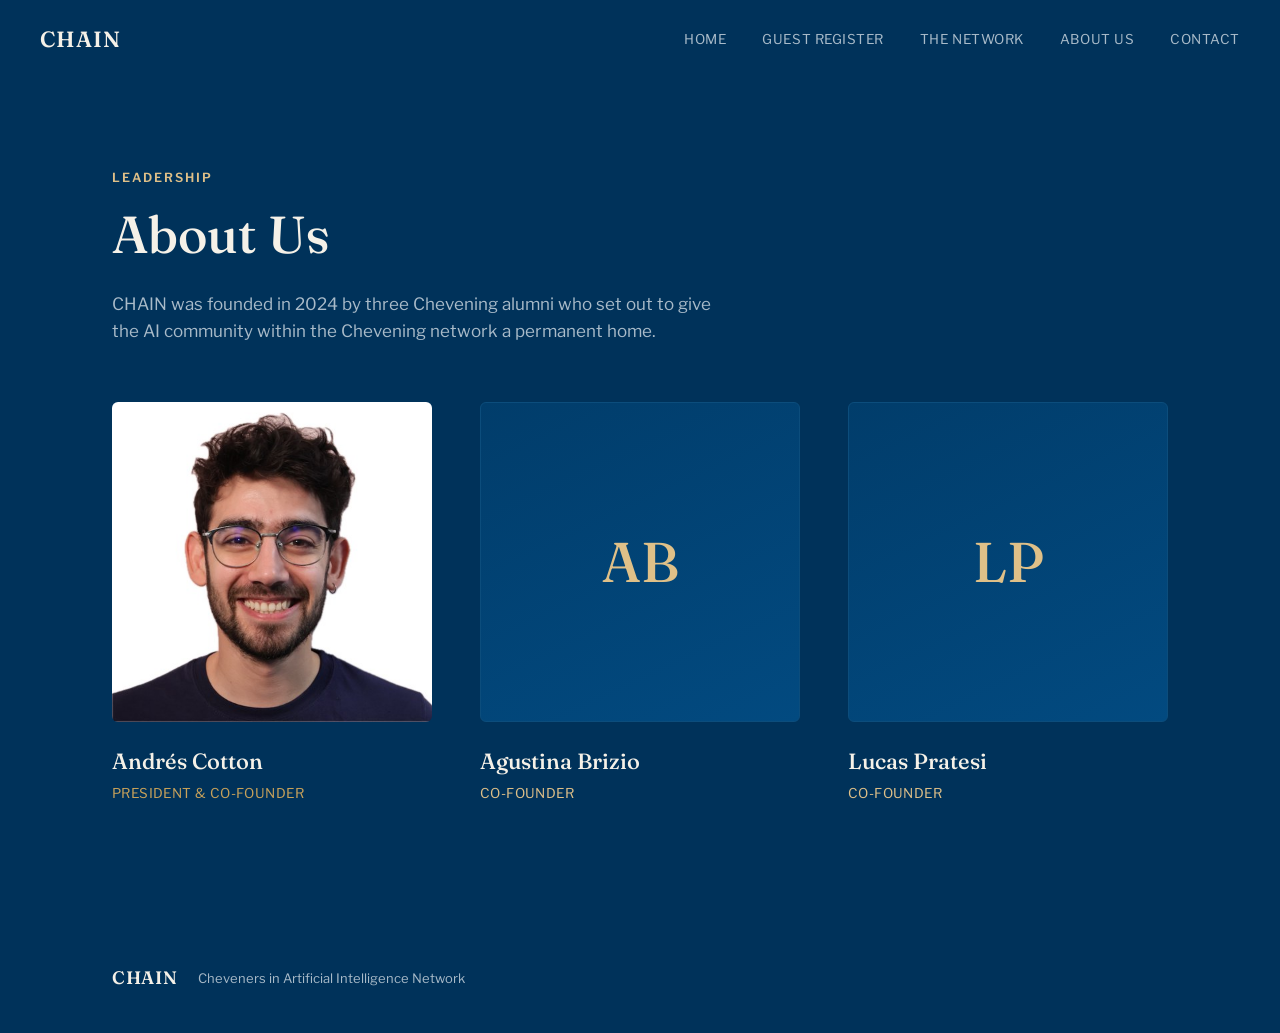
==== about.html @ e4344a41 "Initial CHAIN website Static site for the Cheveners in Artificial Intelligence Network: home, guest " ====
<!doctype html>
<html lang="en">
<head>
<meta charset="UTF-8">
<meta name="viewport" content="width=device-width, initial-scale=1.0">
<title>About Us -- CHAIN</title>
<meta name="description" content="CHAIN was founded in 2024 by three Chevening alumni: Andrés Cotton, Agustina Brizio and Lucas Pratesi.">
<link rel="preconnect" href="https://fonts.googleapis.com">
<link rel="preconnect" href="https://fonts.gstatic.com" crossorigin>
<link href="https://fonts.googleapis.com/css2?family=Fraunces:ital,opsz,wght@0,9..144,300;0,9..144,500;0,9..144,600;1,9..144,400;1,9..144,500&family=Libre+Franklin:wght@300;400;500;600&display=swap" rel="stylesheet">
<link rel="stylesheet" href="styles.css">
</head>
<body>

<header class="topbar">
  <a class="wordmark" href="index.html">CHAIN</a>
  <nav class="topnav">
    <a href="index.html">Home</a>
    <a href="events.html">Guest Register</a>
    <a href="network.html">The Network</a>
    <a href="about.html" aria-current="page">About Us</a>
    <a href="contact.html">Contact</a>
  </nav>
  <button class="nav-toggle" id="navToggle" aria-label="Open menu" aria-expanded="false">
    <span></span><span></span><span></span>
  </button>
</header>

<nav class="mobile-nav" id="mobileNav">
  <a href="index.html">Home</a>
  <a href="events.html">Guest Register</a>
  <a href="network.html">The Network</a>
  <a href="about.html">About Us</a>
  <a href="contact.html">Contact</a>
</nav>

<main>
  <section class="band band--ink page-band">
    <div class="wrap">
      <p class="eyebrow eyebrow--light">Leadership</p>
      <h1 class="section-title section-title--light">About Us</h1>
      <p class="section-lede section-lede--light">CHAIN was founded in 2024 by three Chevening alumni who set out to give the AI community within the Chevening network a permanent home.</p>

      <div class="team">
        <div class="team-card team-card--lead">
          <div class="team-photo">
            <img src="assets/andres.jpg" alt="Portrait of Andrés Cotton">
          </div>
          <h2 class="team-name">Andrés Cotton</h2>
          <p class="team-role">President &amp; Co-Founder</p>
        </div>

        <div class="team-card">
          <div class="team-photo team-photo--mono" aria-hidden="true">AB</div>
          <h2 class="team-name">Agustina Brizio</h2>
          <p class="team-role">Co-Founder</p>
        </div>

        <div class="team-card">
          <div class="team-photo team-photo--mono" aria-hidden="true">LP</div>
          <h2 class="team-name">Lucas Pratesi</h2>
          <p class="team-role">Co-Founder</p>
        </div>
      </div>
    </div>
  </section>
</main>

<footer class="footer">
  <div class="wrap footer-wrap">
    <span class="wordmark wordmark--small">CHAIN</span>
    <span class="footer-text">Cheveners in Artificial Intelligence Network</span>
  </div>
</footer>

<script src="script.js"></script>
</body>
</html>
---- styles.css ----
/* ===================================================================
   CHAIN -- Cheveners in Artificial Intelligence Network
   Design tokens -- keyed to the official Chevening crest blue (#00477F)
   =================================================================== */

:root{
  --ink:        #00325A;
  --ink-2:      #013D6B;
  --ivory:      #FAF7F1;
  --paper-line: #E3DDCE;
  --ink-line:   #0C4D7C;
  --gold:       #C8A25A;
  --gold-soft:  #DFC088;
  --teal:       #0A5FA0;
  --text-dark:  #14232E;
  --text-dark-dim: #56636B;
  --text-light: #F5F1E8;
  --text-light-dim: #A9BBC9;

  --serif: "Fraunces", Georgia, "Times New Roman", serif;
  --sans:  "Libre Franklin", -apple-system, BlinkMacSystemFont, "Segoe UI", sans-serif;

  --wrap: 1120px;
}

*, *::before, *::after{ box-sizing: border-box; }

@media (prefers-reduced-motion: no-preference){
  html{ scroll-behavior: smooth; }
}

html, body{ margin:0; padding:0; }

body{
  background: var(--ivory);
  color: var(--text-dark);
  font-family: var(--sans);
  font-size: 16px;
  line-height: 1.6;
  -webkit-font-smoothing: antialiased;
}

img{ max-width: 100%; display: block; }

a{ color: inherit; }

.wrap{
  max-width: var(--wrap);
  margin: 0 auto;
  padding: 0 32px;
}
.wrap--narrow{ max-width: 720px; }

/* ---------------- Topbar ---------------- */

.topbar{
  position: fixed;
  top: 0; left: 0; right: 0;
  z-index: 100;
  display: flex;
  align-items: center;
  justify-content: space-between;
  padding: 22px 40px;
  transition: background-color .3s ease, box-shadow .3s ease;
}

.topbar.on-light{
  background: rgba(247, 242, 233, 0.88);
  backdrop-filter: blur(8px);
  box-shadow: 0 1px 0 var(--paper-line);
}
.topbar.on-light .wordmark{ color: var(--text-dark); }
.topbar.on-light .topnav a{ color: var(--text-dark-dim); }
.topbar.on-light .topnav a:hover{ color: var(--teal); }
.topbar.on-light .nav-toggle span{ background: var(--text-dark); }

.wordmark{
  font-family: var(--serif);
  font-weight: 600;
  font-size: 22px;
  letter-spacing: 0.04em;
  color: var(--text-light);
  text-decoration: none;
}
.wordmark--small{ color: var(--text-light); font-size: 18px; }

.topnav{ display: flex; gap: 36px; }
.topnav a{
  color: var(--text-light-dim);
  text-decoration: none;
  font-size: 13.5px;
  letter-spacing: 0.04em;
  text-transform: uppercase;
  transition: color .2s ease;
}
.topnav a:hover{ color: var(--gold-soft); }

.nav-toggle{
  display: none;
  background: none;
  border: none;
  width: 28px; height: 20px;
  padding: 0;
  cursor: pointer;
  flex-direction: column;
  justify-content: space-between;
}
.nav-toggle span{
  display: block;
  height: 1.5px;
  background: var(--text-light);
  width: 100%;
}

.mobile-nav{
  display: none;
  position: fixed;
  top: 0; right: 0;
  width: 78vw;
  max-width: 320px;
  height: 100vh;
  background: var(--ink-2);
  z-index: 99;
  flex-direction: column;
  gap: 28px;
  padding: 100px 36px;
  transform: translateX(100%);
  transition: transform .35s ease;
}
.mobile-nav.open{ transform: translateX(0); }
.mobile-nav a{
  color: var(--text-light);
  text-decoration: none;
  font-family: var(--serif);
  font-size: 22px;
}

/* ---------------- Hero ---------------- */

.hero{
  position: relative;
  min-height: 100vh;
  background: radial-gradient(120% 100% at 15% 0%, #0A4A7E 0%, var(--ink) 55%);
  color: var(--text-light);
  display: flex;
  align-items: center;
  overflow: hidden;
}

#constellation{
  position: absolute;
  inset: 0;
  width: 100%;
  height: 100%;
  opacity: 0.65;
}

.hero-inner{
  position: relative;
  z-index: 2;
  width: 100%;
  max-width: var(--wrap);
  margin: 0 auto;
  padding: 160px 40px 120px;
}

.eyebrow{
  font-size: 12.5px;
  letter-spacing: 0.16em;
  text-transform: uppercase;
  color: var(--teal);
  font-weight: 600;
  margin: 0 0 18px;
}
.eyebrow--light{ color: var(--gold-soft); }

.hero-title{
  font-family: var(--serif);
  font-weight: 600;
  font-size: clamp(72px, 13vw, 168px);
  line-height: 0.92;
  letter-spacing: -0.01em;
  margin: 0;
}

.hero-sub{
  font-family: var(--serif);
  font-style: italic;
  font-weight: 400;
  font-size: clamp(20px, 2.6vw, 30px);
  color: var(--gold-soft);
  margin: 14px 0 34px;
}

.hero-desc{
  max-width: 520px;
  font-size: 17px;
  line-height: 1.7;
  color: var(--text-light-dim);
  margin: 0 0 56px;
}

.scroll-cue{
  display: inline-flex;
  align-items: center;
  gap: 12px;
  color: var(--text-light);
  text-decoration: none;
  font-size: 13px;
  letter-spacing: 0.08em;
  text-transform: uppercase;
  border-top: 1px solid var(--ink-line);
  padding-top: 16px;
}
.scroll-cue svg{ color: var(--gold); }

/* ---------------- Bands ---------------- */

.band{ padding: 120px 0; }
.band--ivory{ background: var(--ivory); color: var(--text-dark); }
.band--ink{ background: var(--ink); color: var(--text-light); }
.page-band{ padding-top: 168px; min-height: calc(100vh - 82px); }

.section-title{
  font-family: var(--serif);
  font-weight: 500;
  font-size: clamp(32px, 4.4vw, 52px);
  line-height: 1.1;
  margin: 0 0 28px;
  max-width: 760px;
}
.section-title--light{ color: var(--text-light); }

.section-lede{
  max-width: 620px;
  font-size: 17px;
  color: var(--text-dark-dim);
  margin: 0 0 56px;
}
.section-lede--light{ color: var(--text-light-dim); }

.section-note{
  margin-top: 48px;
  padding-top: 32px;
  border-top: 1px solid var(--paper-line);
  font-size: 15px;
  color: var(--text-dark-dim);
  max-width: 760px;
}

/* ---------------- Mission ---------------- */

.mission-grid{
  display: grid;
  grid-template-columns: 1fr 1.15fr;
  gap: 72px;
  align-items: start;
}

.mission-lead{
  font-family: var(--serif);
  font-size: 24px;
  line-height: 1.5;
  font-weight: 400;
  color: var(--text-dark);
  margin: 0;
}

.goals{ display: flex; flex-direction: column; gap: 28px; }
.goal{
  padding-bottom: 26px;
  border-bottom: 1px solid var(--paper-line);
}
.goal:last-child{ border-bottom: none; padding-bottom: 0; }
.goal-mark{
  display: block;
  font-family: var(--serif);
  font-style: italic;
  color: var(--teal);
  font-size: 18px;
  margin-bottom: 8px;
}
.goal p{ margin: 0; font-size: 15.5px; color: var(--text-dark-dim); }

/* ---------------- Guest Register ---------------- */

.logo-strip{
  display: flex;
  flex-wrap: wrap;
  align-items: center;
  gap: 36px;
  padding-bottom: 56px;
  margin-bottom: 56px;
  border-bottom: 1px solid var(--ink-line);
}
.logo-strip img{
  height: 22px;
  width: auto;
  max-width: 110px;
  object-fit: contain;
  filter: brightness(0) invert(1);
  opacity: 0.75;
}

.register{
  list-style: none;
  margin: 0;
  padding: 0;
  border-top: 1px solid var(--ink-line);
}

.register-entry{
  display: grid;
  grid-template-columns: 260px 1fr;
  gap: 40px;
  padding: 40px 0;
  border-bottom: 1px solid var(--ink-line);
}

.register-meta{ padding-top: 6px; }
.register-logo{
  display: block;
  height: 26px;
  width: auto;
  max-width: 150px;
  object-fit: contain;
  object-position: left center;
  margin-bottom: 14px;
  filter: brightness(0) invert(1);
  opacity: 0.85;
}
.register-org{
  font-size: 13px;
  letter-spacing: 0.04em;
  color: var(--gold-soft);
  text-transform: uppercase;
}

.register-name{
  font-family: var(--serif);
  font-weight: 500;
  font-size: 30px;
  margin: 0 0 12px;
  color: var(--text-light);
}

.register-desc{
  max-width: 560px;
  color: var(--text-light-dim);
  margin: 0 0 16px;
  font-size: 15.5px;
}

.register-link{
  display: inline-flex;
  align-items: center;
  gap: 8px;
  color: var(--gold);
  text-decoration: none;
  font-size: 13.5px;
  letter-spacing: 0.03em;
  border-bottom: 1px solid transparent;
  transition: border-color .2s ease, opacity .2s ease;
}
.register-link:hover{ border-color: var(--gold); }
.register-link span{ transition: transform .2s ease; display:inline-block; }
.register-link:hover span{ transform: translateX(3px); }

.register-entry--noline .register-name{ color: var(--text-light); }

/* ---------------- Network / Mosaic ---------------- */

.stat-row{
  display: flex;
  flex-wrap: wrap;
  gap: 56px;
  margin-bottom: 64px;
  padding-bottom: 48px;
  border-bottom: 1px solid var(--paper-line);
}
.stat{ display: flex; flex-direction: column; }
.stat-num{
  font-family: var(--serif);
  font-size: 44px;
  font-weight: 500;
  color: var(--teal);
}
.stat-label{
  font-size: 12.5px;
  text-transform: uppercase;
  letter-spacing: 0.08em;
  color: var(--text-dark-dim);
  margin-top: 4px;
}

.mosaic{
  display: grid;
  grid-template-columns: repeat(auto-fill, minmax(64px, 1fr));
  gap: 10px;
  margin-bottom: 12px;
}
.mosaic-face{
  aspect-ratio: 1 / 1;
  border-radius: 50%;
  overflow: hidden;
  filter: grayscale(35%);
  transition: filter .3s ease, transform .3s ease;
}
.mosaic-face img{ width: 100%; height: 100%; object-fit: cover; }
.mosaic-face:hover{ filter: grayscale(0%); transform: translateY(-3px); }

.mosaic-caption{
  text-align: right;
  font-family: var(--serif);
  font-style: italic;
  color: var(--text-dark-dim);
  font-size: 15px;
  margin: 0 0 56px;
}

.origin-columns{
  display: grid;
  grid-template-columns: repeat(4, 1fr);
  gap: 32px;
  padding-top: 40px;
  border-top: 1px solid var(--paper-line);
}
.origin-columns h4{
  font-family: var(--serif);
  font-weight: 500;
  font-size: 16px;
  margin: 0 0 10px;
  color: var(--teal);
}
.origin-columns p{
  margin: 0;
  font-size: 14px;
  color: var(--text-dark-dim);
  line-height: 1.7;
}

/* ---------------- Team ---------------- */

.team{
  display: grid;
  grid-template-columns: repeat(3, 1fr);
  gap: 48px;
}

.team-card{ text-align: left; }

.team-photo{
  width: 100%;
  aspect-ratio: 1 / 1;
  border-radius: 6px;
  overflow: hidden;
  margin-bottom: 22px;
  background: var(--ink-2);
}
.team-photo img{ width: 100%; height: 100%; object-fit: cover; }

.team-photo--mono{
  display: flex;
  align-items: center;
  justify-content: center;
  font-family: var(--serif);
  font-size: 56px;
  font-weight: 500;
  color: var(--gold-soft);
  background: linear-gradient(155deg, var(--ink-2), #024A80);
  border: 1px solid var(--ink-line);
}

.team-name{
  font-family: var(--serif);
  font-weight: 500;
  font-size: 22px;
  margin: 0 0 4px;
  color: var(--text-light);
}
.team-role{
  font-size: 13.5px;
  letter-spacing: 0.03em;
  color: var(--gold-soft);
  text-transform: uppercase;
  margin: 0;
}

.team-card--lead .team-role{ color: var(--gold); }

/* ---------------- Contact ---------------- */

.contact-form{
  display: flex;
  flex-direction: column;
  gap: 22px;
}
.field{ display: flex; flex-direction: column; gap: 8px; }
.field label{
  font-size: 12.5px;
  letter-spacing: 0.06em;
  text-transform: uppercase;
  color: var(--text-dark-dim);
}
.field input, .field textarea{
  font-family: var(--sans);
  font-size: 16px;
  padding: 14px 16px;
  border: 1px solid var(--paper-line);
  border-radius: 4px;
  background: #fff;
  color: var(--text-dark);
  resize: vertical;
}
.field input:focus, .field textarea:focus{
  outline: 2px solid var(--teal);
  outline-offset: 1px;
}

.field-row{
  display: flex;
  gap: 16px;
  flex-wrap: wrap;
  align-items: center;
  margin-top: 8px;
}

.btn-primary, .btn-secondary{
  font-family: var(--sans);
  font-size: 14px;
  letter-spacing: 0.03em;
  padding: 15px 28px;
  border-radius: 4px;
  cursor: pointer;
  border: 1px solid transparent;
  transition: background .2s ease, color .2s ease, border-color .2s ease;
}
.btn-primary{
  background: var(--ink);
  color: var(--text-light);
}
.btn-primary:hover{ background: var(--ink-2); }

.btn-secondary{
  background: transparent;
  color: var(--text-dark);
  border-color: var(--paper-line);
}
.btn-secondary:hover{ border-color: var(--teal); color: var(--teal); }
.btn-secondary.copied{ border-color: var(--teal); color: var(--teal); }

.form-hint{
  font-size: 13.5px;
  color: var(--text-dark-dim);
  margin: 4px 0 0;
}

/* ---------------- Footer ---------------- */

.footer{
  background: var(--ink);
  padding: 40px 0;
}
.footer-wrap{
  display: flex;
  align-items: center;
  gap: 20px;
  flex-wrap: wrap;
}
.footer-text{
  font-size: 13px;
  color: var(--text-light-dim);
}

/* ---------------- Responsive ---------------- */

@media (max-width: 860px){
  .topnav{ display: none; }
  .nav-toggle{ display: flex; }
  .mobile-nav{ display: flex; }

  .mission-grid{ grid-template-columns: 1fr; gap: 40px; }
  .register-entry{ grid-template-columns: 1fr; gap: 14px; }
  .origin-columns{ grid-template-columns: repeat(2, 1fr); }
  .team{ grid-template-columns: 1fr; gap: 40px; max-width: 320px; }
  .band{ padding: 84px 0; }
  .hero-inner{ padding: 140px 24px 90px; }
  .wrap{ padding: 0 24px; }
}

@media (max-width: 520px){
  .origin-columns{ grid-template-columns: 1fr; }
  .stat-row{ gap: 32px 40px; }
}

/* Focus visibility */
a:focus-visible, button:focus-visible, input:focus-visible, textarea:focus-visible{
  outline: 2px solid var(--gold);
  outline-offset: 2px;
}
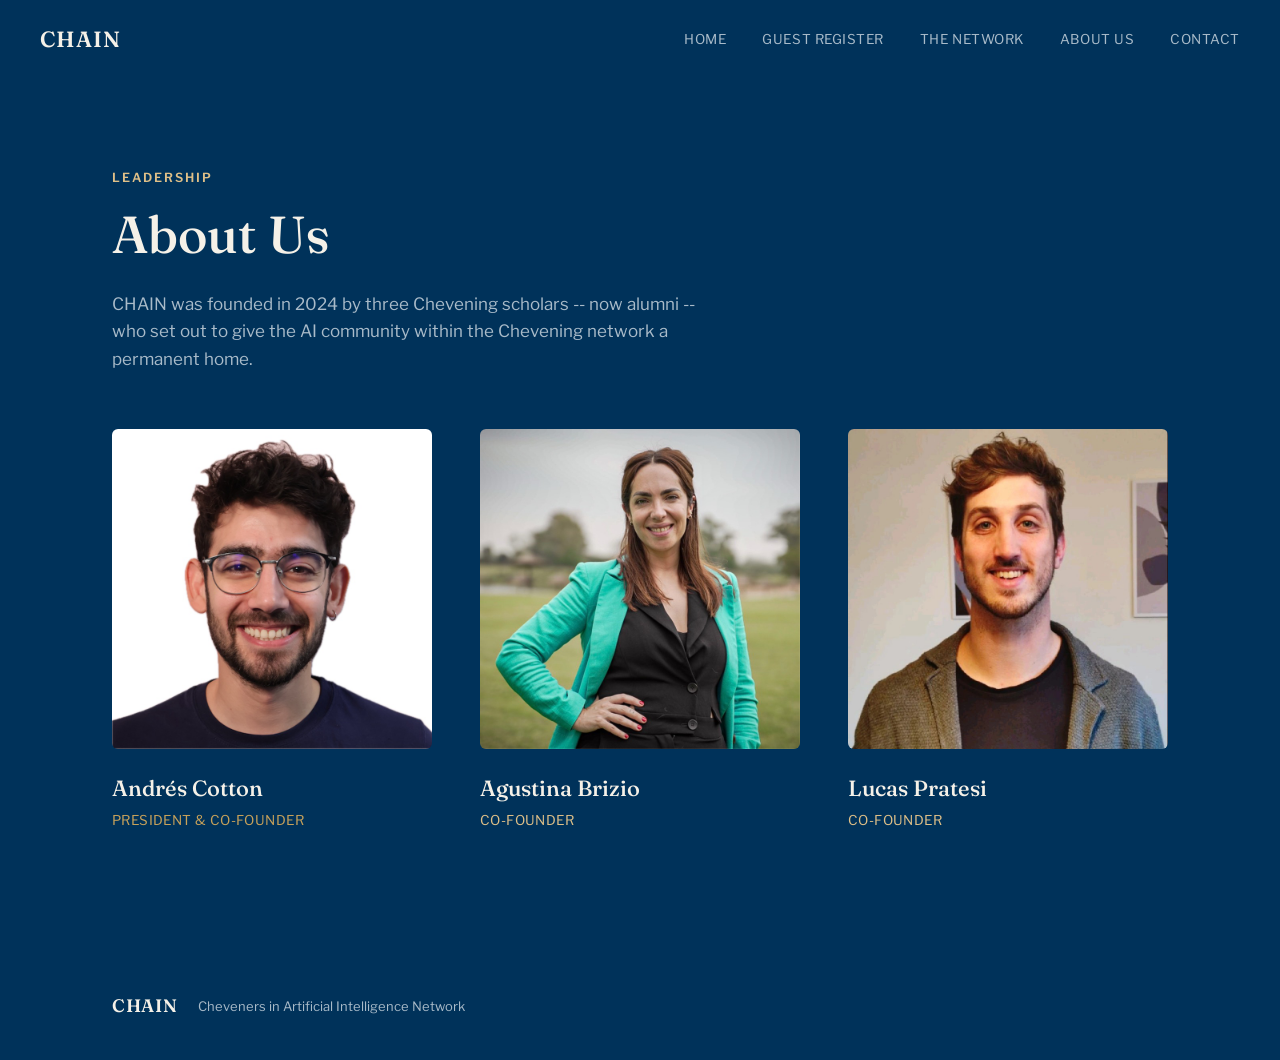
==== commit ec1fd3f7: "Add founder photos, correct stats and post-graduation wording - Real photos for Agustina Brizio and " ====
--- a/about.html
+++ b/about.html
@@ -4,7 +4,7 @@
 <meta charset="UTF-8">
 <meta name="viewport" content="width=device-width, initial-scale=1.0">
 <title>About Us -- CHAIN</title>
-<meta name="description" content="CHAIN was founded in 2024 by three Chevening alumni: Andrés Cotton, Agustina Brizio and Lucas Pratesi.">
+<meta name="description" content="CHAIN was founded in 2024 by three Chevening scholars: Andrés Cotton, Agustina Brizio and Lucas Pratesi.">
 <link rel="preconnect" href="https://fonts.googleapis.com">
 <link rel="preconnect" href="https://fonts.gstatic.com" crossorigin>
 <link href="https://fonts.googleapis.com/css2?family=Fraunces:ital,opsz,wght@0,9..144,300;0,9..144,500;0,9..144,600;1,9..144,400;1,9..144,500&family=Libre+Franklin:wght@300;400;500;600&display=swap" rel="stylesheet">
@@ -39,7 +39,7 @@
     <div class="wrap">
       <p class="eyebrow eyebrow--light">Leadership</p>
       <h1 class="section-title section-title--light">About Us</h1>
-      <p class="section-lede section-lede--light">CHAIN was founded in 2024 by three Chevening alumni who set out to give the AI community within the Chevening network a permanent home.</p>
+      <p class="section-lede section-lede--light">CHAIN was founded in 2024 by three Chevening scholars -- now alumni -- who set out to give the AI community within the Chevening network a permanent home.</p>
 
       <div class="team">
         <div class="team-card team-card--lead">
@@ -51,13 +51,17 @@
         </div>
 
         <div class="team-card">
-          <div class="team-photo team-photo--mono" aria-hidden="true">AB</div>
+          <div class="team-photo">
+            <img src="assets/agustina.jpg" alt="Portrait of Agustina Brizio">
+          </div>
           <h2 class="team-name">Agustina Brizio</h2>
           <p class="team-role">Co-Founder</p>
         </div>
 
         <div class="team-card">
-          <div class="team-photo team-photo--mono" aria-hidden="true">LP</div>
+          <div class="team-photo">
+            <img src="assets/lucas.jpg" alt="Portrait of Lucas Pratesi">
+          </div>
           <h2 class="team-name">Lucas Pratesi</h2>
           <p class="team-role">Co-Founder</p>
         </div>
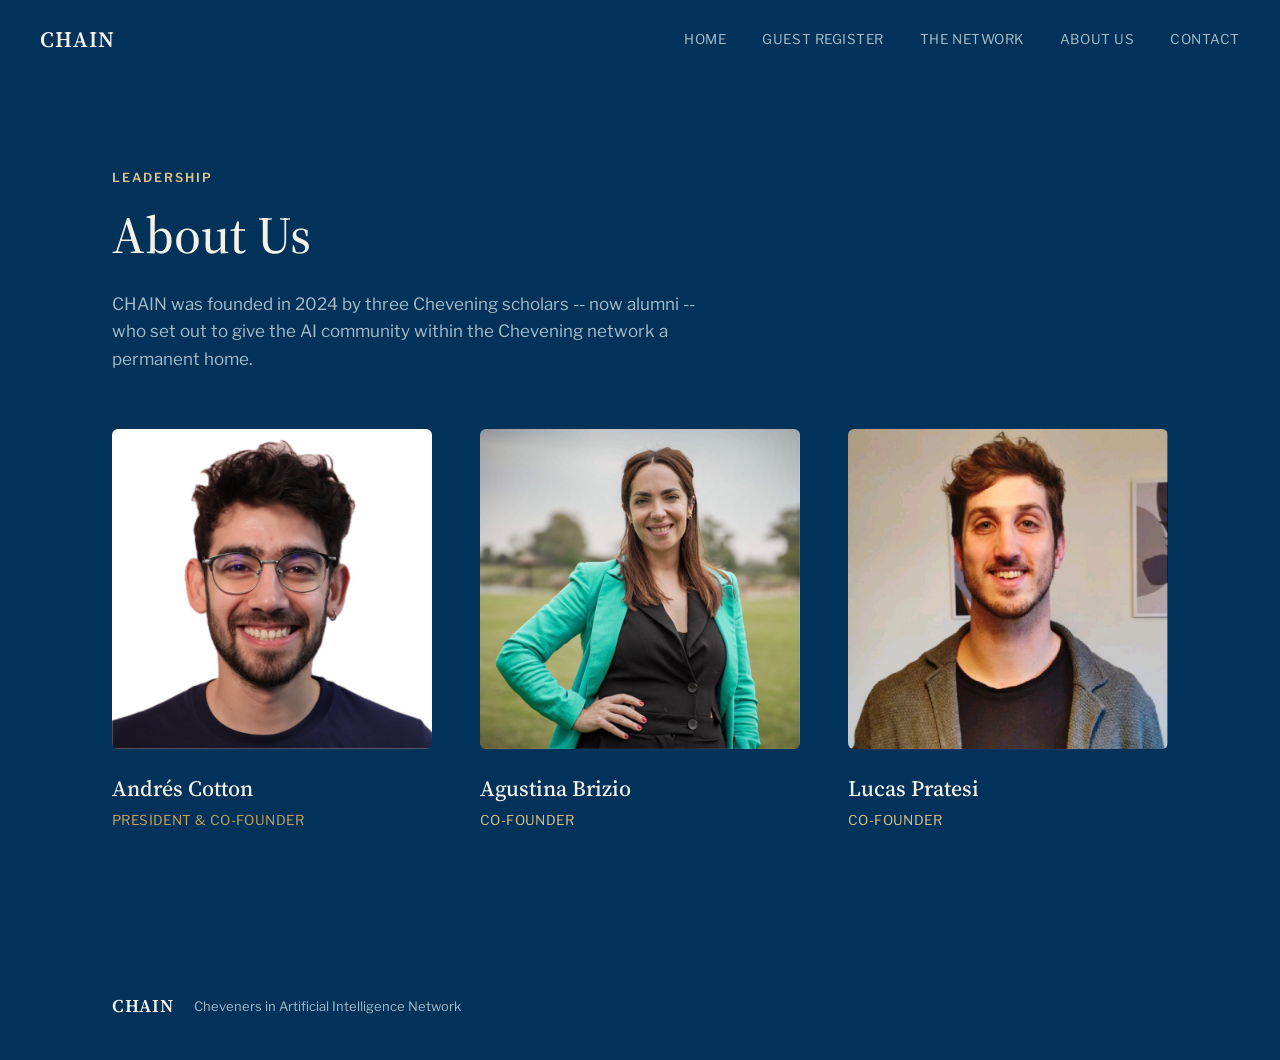
==== commit ed5830f3: "Landing logo marquee, serious typography, Chevening context on top of network page, founder LinkedIn" ====
--- a/about.html
+++ b/about.html
@@ -7,7 +7,7 @@
 <meta name="description" content="CHAIN was founded in 2024 by three Chevening scholars: Andrés Cotton, Agustina Brizio and Lucas Pratesi.">
 <link rel="preconnect" href="https://fonts.googleapis.com">
 <link rel="preconnect" href="https://fonts.gstatic.com" crossorigin>
-<link href="https://fonts.googleapis.com/css2?family=Fraunces:ital,opsz,wght@0,9..144,300;0,9..144,500;0,9..144,600;1,9..144,400;1,9..144,500&family=Libre+Franklin:wght@300;400;500;600&display=swap" rel="stylesheet">
+<link href="https://fonts.googleapis.com/css2?family=Source+Serif+4:ital,opsz,wght@0,8..60,300;0,8..60,500;0,8..60,600;1,8..60,400;1,8..60,500&family=Libre+Franklin:wght@300;400;500;600&display=swap" rel="stylesheet">
 <link rel="stylesheet" href="styles.css">
 </head>
 <body>
@@ -43,26 +43,32 @@
 
       <div class="team">
         <div class="team-card team-card--lead">
-          <div class="team-photo">
-            <img src="assets/andres.jpg" alt="Portrait of Andrés Cotton">
-          </div>
-          <h2 class="team-name">Andrés Cotton</h2>
+          <a class="team-link" href="https://www.linkedin.com/in/andres-cotton/" target="_blank" rel="noopener" aria-label="Andrés Cotton on LinkedIn">
+            <div class="team-photo">
+              <img src="assets/andres.jpg" alt="Portrait of Andrés Cotton">
+            </div>
+            <h2 class="team-name">Andrés Cotton</h2>
+          </a>
           <p class="team-role">President &amp; Co-Founder</p>
         </div>
 
         <div class="team-card">
-          <div class="team-photo">
-            <img src="assets/agustina.jpg" alt="Portrait of Agustina Brizio">
-          </div>
-          <h2 class="team-name">Agustina Brizio</h2>
+          <a class="team-link" href="https://www.linkedin.com/in/agustina-brizio-a7148576/" target="_blank" rel="noopener" aria-label="Agustina Brizio on LinkedIn">
+            <div class="team-photo">
+              <img src="assets/agustina.jpg" alt="Portrait of Agustina Brizio">
+            </div>
+            <h2 class="team-name">Agustina Brizio</h2>
+          </a>
           <p class="team-role">Co-Founder</p>
         </div>
 
         <div class="team-card">
-          <div class="team-photo">
-            <img src="assets/lucas.jpg" alt="Portrait of Lucas Pratesi">
-          </div>
-          <h2 class="team-name">Lucas Pratesi</h2>
+          <a class="team-link" href="https://www.linkedin.com/in/lucas-pratesi/" target="_blank" rel="noopener" aria-label="Lucas Pratesi on LinkedIn">
+            <div class="team-photo">
+              <img src="assets/lucas.jpg" alt="Portrait of Lucas Pratesi">
+            </div>
+            <h2 class="team-name">Lucas Pratesi</h2>
+          </a>
           <p class="team-role">Co-Founder</p>
         </div>
       </div>
--- a/styles.css
+++ b/styles.css
@@ -17,7 +17,7 @@
   --text-light: #F5F1E8;
   --text-light-dim: #A9BBC9;
 
-  --serif: "Fraunces", Georgia, "Times New Roman", serif;
+  --serif: "Source Serif 4", Georgia, "Times New Roman", serif;
   --sans:  "Libre Franklin", -apple-system, BlinkMacSystemFont, "Segoe UI", sans-serif;
 
   --wrap: 1120px;
@@ -185,8 +185,7 @@
 
 .hero-sub{
   font-family: var(--serif);
-  font-style: italic;
-  font-weight: 400;
+  font-weight: 500;
   font-size: clamp(20px, 2.6vw, 30px);
   color: var(--gold-soft);
   margin: 14px 0 34px;
@@ -214,6 +213,50 @@
 }
 .scroll-cue svg{ color: var(--gold); }
 
+/* ---------------- Guest logo marquee ---------------- */
+
+.marquee-band{
+  background: var(--ink);
+  color: var(--text-light);
+  padding: 52px 0 60px;
+  border-top: 1px solid var(--ink-line);
+}
+.marquee-label{
+  text-align: center;
+  font-size: 12.5px;
+  letter-spacing: 0.16em;
+  text-transform: uppercase;
+  color: var(--text-light-dim);
+  margin: 0 0 36px;
+  padding: 0 32px;
+}
+.marquee{ overflow: hidden; }
+.marquee-track{ display: flex; width: max-content; }
+.marquee-group{
+  display: flex;
+  align-items: center;
+  gap: 96px;
+  padding-right: 96px;
+  animation: marquee-scroll 30s linear infinite;
+}
+.marquee-group img{
+  height: 26px;
+  width: auto;
+  max-width: 150px;
+  object-fit: contain;
+  filter: brightness(0) invert(1);
+  opacity: 0.7;
+  flex: none;
+}
+@keyframes marquee-scroll{
+  from{ transform: translateX(0); }
+  to{ transform: translateX(-100%); }
+}
+@media (prefers-reduced-motion: reduce){
+  .marquee-group{ animation: none; }
+  .marquee-track{ width: auto; flex-wrap: wrap; justify-content: center; }
+}
+
 /* ---------------- Bands ---------------- */
 
 .band{ padding: 120px 0; }
@@ -230,6 +273,7 @@
   max-width: 760px;
 }
 .section-title--light{ color: var(--text-light); }
+.section-title--sub{ font-size: clamp(26px, 3vw, 36px); }
 
 .section-lede{
   max-width: 620px;
@@ -368,6 +412,15 @@
 
 .register-entry--noline .register-name{ color: var(--text-light); }
 
+.register-more{
+  text-align: right;
+  font-family: var(--serif);
+  font-style: italic;
+  color: var(--text-light-dim);
+  font-size: 15px;
+  margin: 32px 0 0;
+}
+
 /* ---------------- Network / Mosaic ---------------- */
 
 .stat-row{
@@ -448,6 +501,14 @@
 }
 
 .team-card{ text-align: left; }
+
+.team-link{
+  display: block;
+  text-decoration: none;
+  color: inherit;
+}
+.team-link:hover .team-name{ color: var(--gold-soft); }
+.team-link .team-name{ transition: color .2s ease; }
 
 .team-photo{
   width: 100%;
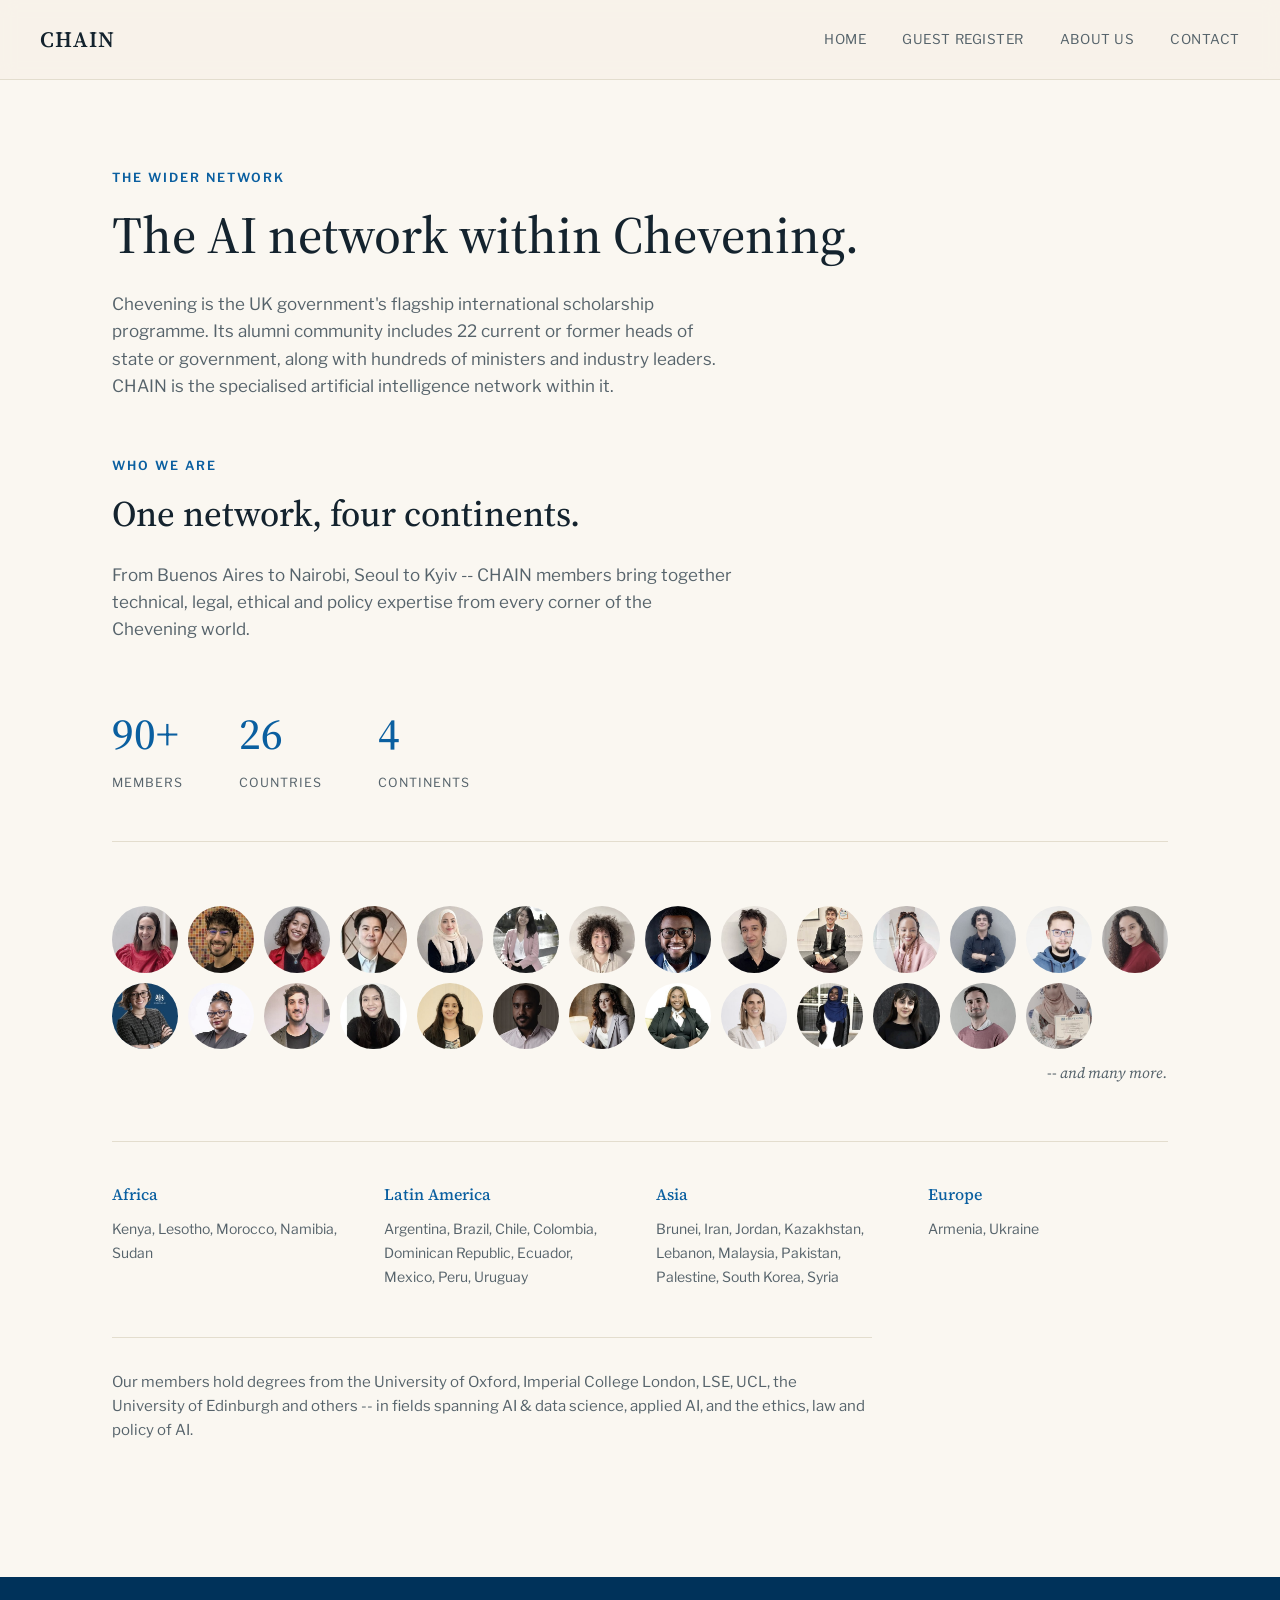
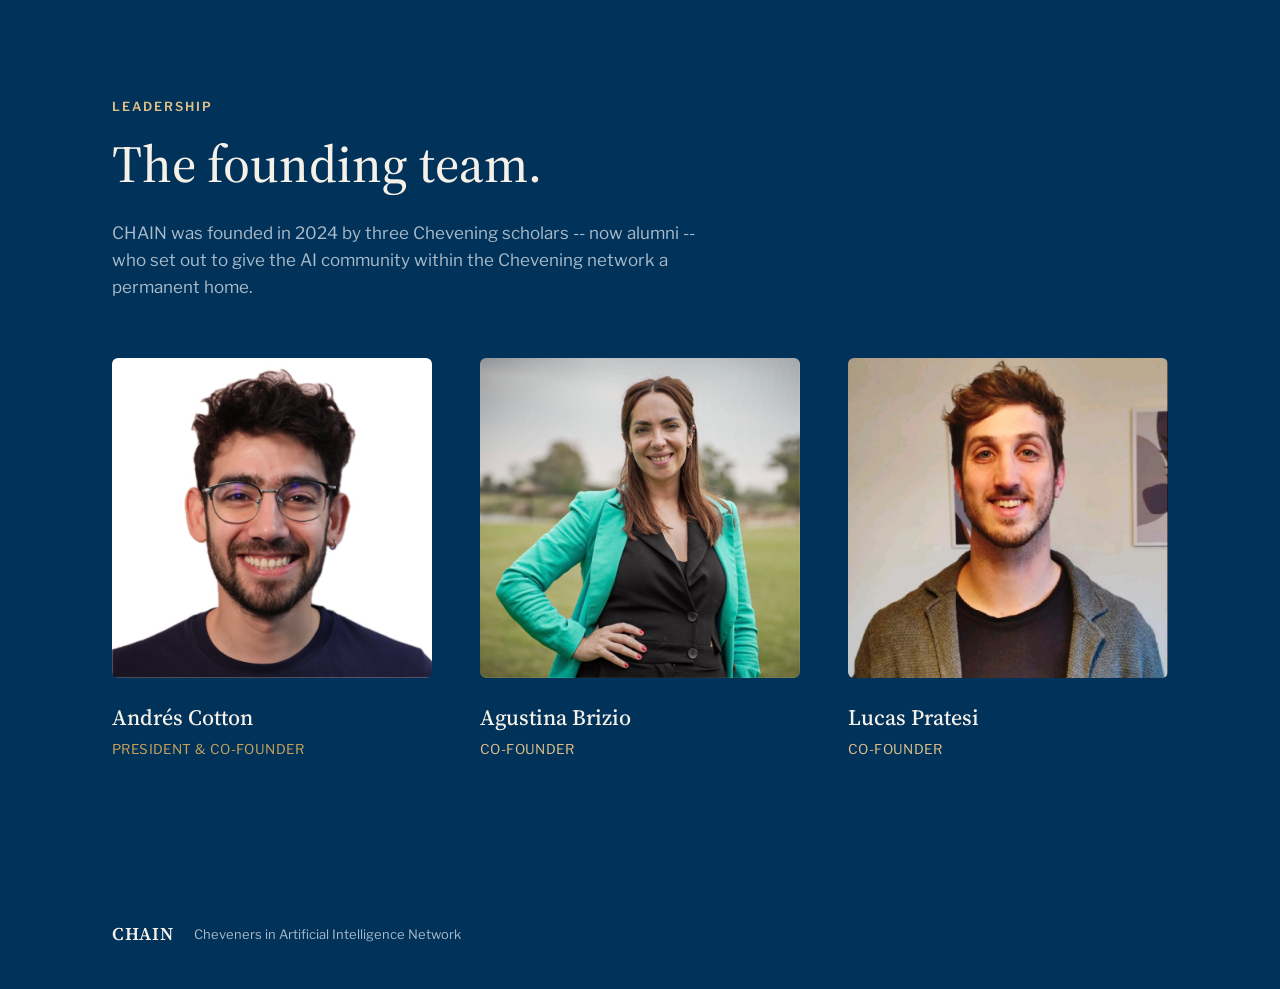
==== commit 0cce7127: "Merge The Network into About Us, fix repetitive marquee label - about.html now holds Chevening conte" ====
--- a/about.html
+++ b/about.html
@@ -4,7 +4,7 @@
 <meta charset="UTF-8">
 <meta name="viewport" content="width=device-width, initial-scale=1.0">
 <title>About Us -- CHAIN</title>
-<meta name="description" content="CHAIN was founded in 2024 by three Chevening scholars: Andrés Cotton, Agustina Brizio and Lucas Pratesi.">
+<meta name="description" content="CHAIN is the specialised AI network within Chevening. Founded in 2024 by Andrés Cotton, Agustina Brizio and Lucas Pratesi, its 90+ members come from 26 countries across four continents.">
 <link rel="preconnect" href="https://fonts.googleapis.com">
 <link rel="preconnect" href="https://fonts.gstatic.com" crossorigin>
 <link href="https://fonts.googleapis.com/css2?family=Source+Serif+4:ital,opsz,wght@0,8..60,300;0,8..60,500;0,8..60,600;1,8..60,400;1,8..60,500&family=Libre+Franklin:wght@300;400;500;600&display=swap" rel="stylesheet">
@@ -12,12 +12,11 @@
 </head>
 <body>
 
-<header class="topbar">
+<header class="topbar on-light">
   <a class="wordmark" href="index.html">CHAIN</a>
   <nav class="topnav">
     <a href="index.html">Home</a>
     <a href="events.html">Guest Register</a>
-    <a href="network.html">The Network</a>
     <a href="about.html" aria-current="page">About Us</a>
     <a href="contact.html">Contact</a>
   </nav>
@@ -29,16 +28,57 @@
 <nav class="mobile-nav" id="mobileNav">
   <a href="index.html">Home</a>
   <a href="events.html">Guest Register</a>
-  <a href="network.html">The Network</a>
   <a href="about.html">About Us</a>
   <a href="contact.html">Contact</a>
 </nav>
 
 <main>
-  <section class="band band--ink page-band">
+  <section class="band band--ivory page-band">
+    <div class="wrap">
+      <p class="eyebrow">The wider network</p>
+      <h1 class="section-title">The AI network within Chevening.</h1>
+      <p class="section-lede">Chevening is the UK government's flagship international scholarship programme. Its alumni community includes 22 current or former heads of state or government, along with hundreds of ministers and industry leaders. CHAIN is the specialised artificial intelligence network within it.</p>
+
+      <p class="eyebrow">Who we are</p>
+      <h2 class="section-title section-title--sub">One network, four continents.</h2>
+      <p class="section-lede">From Buenos Aires to Nairobi, Seoul to Kyiv -- CHAIN members bring together technical, legal, ethical and policy expertise from every corner of the Chevening world.</p>
+
+      <div class="stat-row">
+        <div class="stat"><span class="stat-num">90+</span><span class="stat-label">Members</span></div>
+        <div class="stat"><span class="stat-num">26</span><span class="stat-label">Countries</span></div>
+        <div class="stat"><span class="stat-num">4</span><span class="stat-label">Continents</span></div>
+      </div>
+
+      <div class="mosaic" id="mosaic" aria-label="Portraits of CHAIN members from around the world"></div>
+      <p class="mosaic-caption"> -- and many more.</p>
+
+      <div class="origin-columns">
+        <div>
+          <h4>Africa</h4>
+          <p>Kenya, Lesotho, Morocco, Namibia, Sudan</p>
+        </div>
+        <div>
+          <h4>Latin America</h4>
+          <p>Argentina, Brazil, Chile, Colombia, Dominican Republic, Ecuador, Mexico, Peru, Uruguay</p>
+        </div>
+        <div>
+          <h4>Asia</h4>
+          <p>Brunei, Iran, Jordan, Kazakhstan, Lebanon, Malaysia, Pakistan, Palestine, South Korea, Syria</p>
+        </div>
+        <div>
+          <h4>Europe</h4>
+          <p>Armenia, Ukraine</p>
+        </div>
+      </div>
+
+      <p class="section-note">Our members hold degrees from the University of Oxford, Imperial College London, LSE, UCL, the University of Edinburgh and others -- in fields spanning AI &amp; data science, applied AI, and the ethics, law and policy of AI.</p>
+    </div>
+  </section>
+
+  <section class="band band--ink">
     <div class="wrap">
       <p class="eyebrow eyebrow--light">Leadership</p>
-      <h1 class="section-title section-title--light">About Us</h1>
+      <h2 class="section-title section-title--light">The founding team.</h2>
       <p class="section-lede section-lede--light">CHAIN was founded in 2024 by three Chevening scholars -- now alumni -- who set out to give the AI community within the Chevening network a permanent home.</p>
 
       <div class="team">
@@ -47,7 +87,7 @@
             <div class="team-photo">
               <img src="assets/andres.jpg" alt="Portrait of Andrés Cotton">
             </div>
-            <h2 class="team-name">Andrés Cotton</h2>
+            <h3 class="team-name">Andrés Cotton</h3>
           </a>
           <p class="team-role">President &amp; Co-Founder</p>
         </div>
@@ -57,7 +97,7 @@
             <div class="team-photo">
               <img src="assets/agustina.jpg" alt="Portrait of Agustina Brizio">
             </div>
-            <h2 class="team-name">Agustina Brizio</h2>
+            <h3 class="team-name">Agustina Brizio</h3>
           </a>
           <p class="team-role">Co-Founder</p>
         </div>
@@ -67,7 +107,7 @@
             <div class="team-photo">
               <img src="assets/lucas.jpg" alt="Portrait of Lucas Pratesi">
             </div>
-            <h2 class="team-name">Lucas Pratesi</h2>
+            <h3 class="team-name">Lucas Pratesi</h3>
           </a>
           <p class="team-role">Co-Founder</p>
         </div>
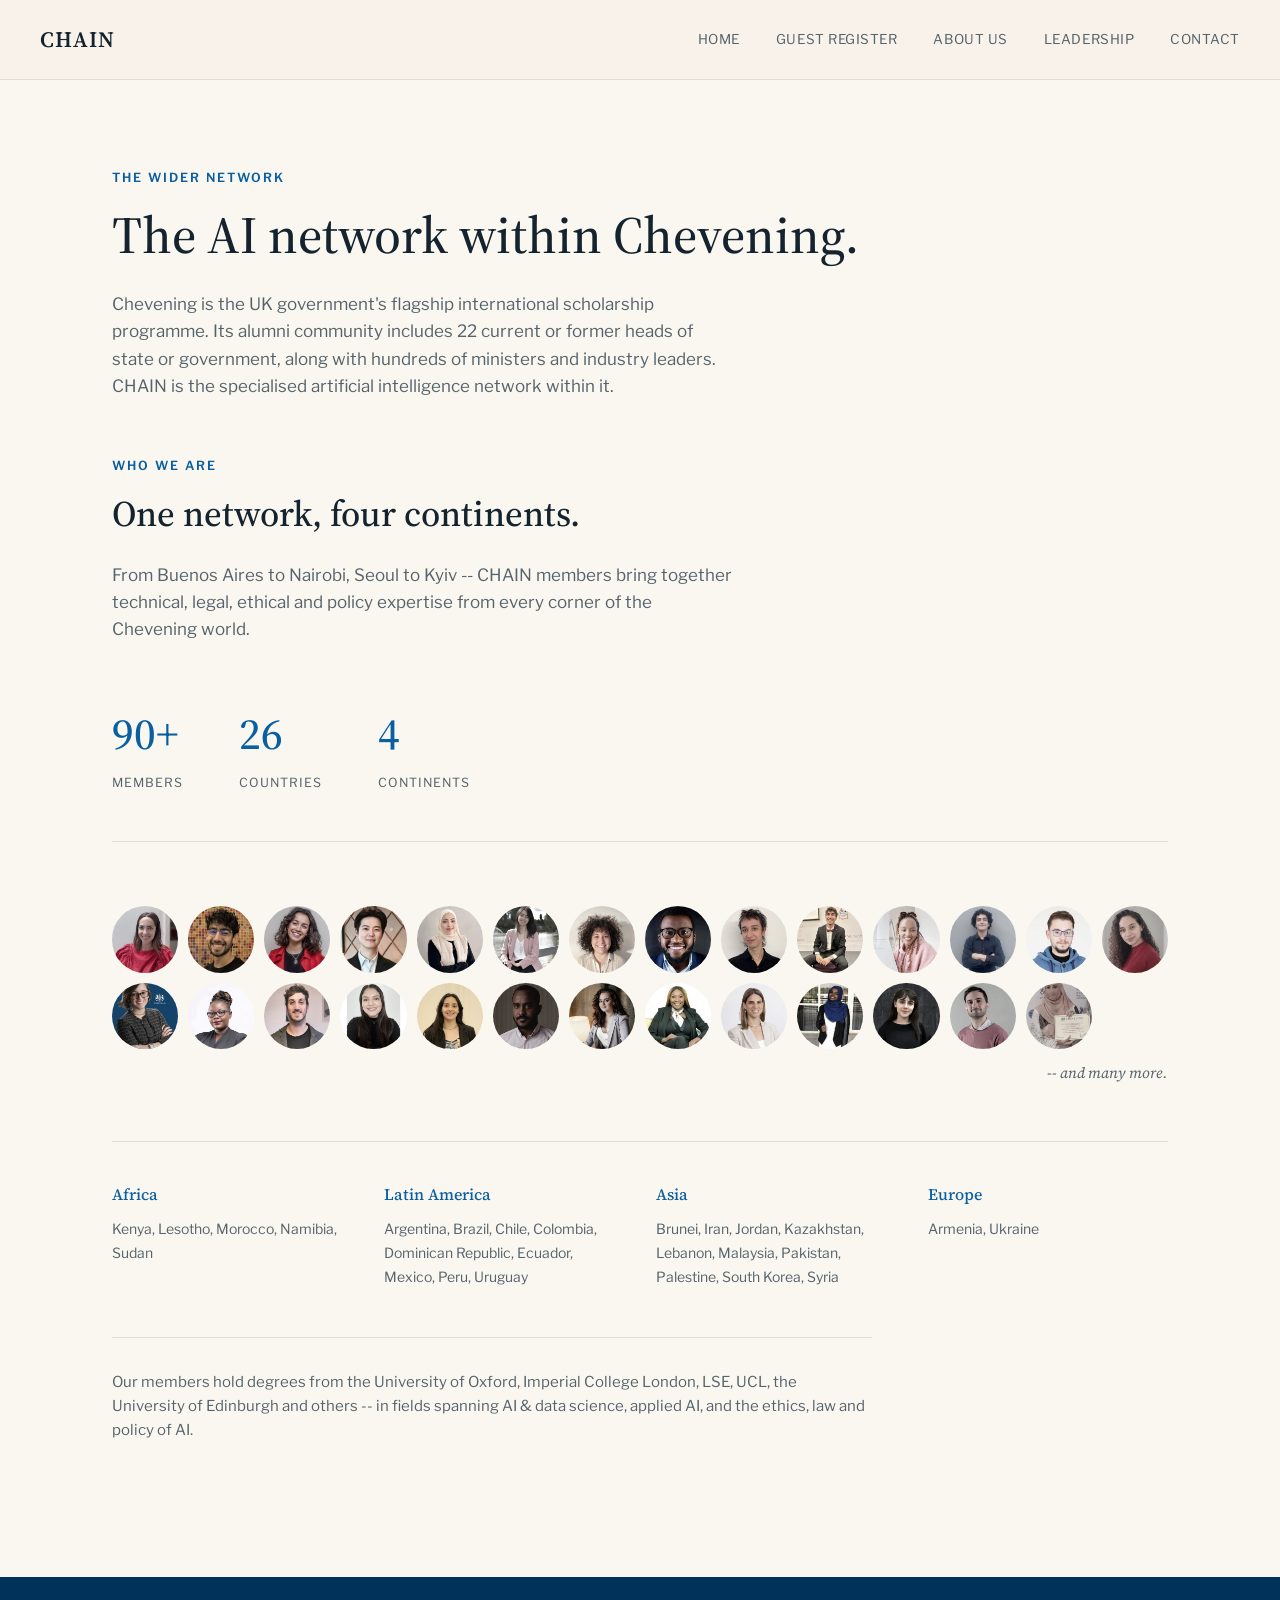
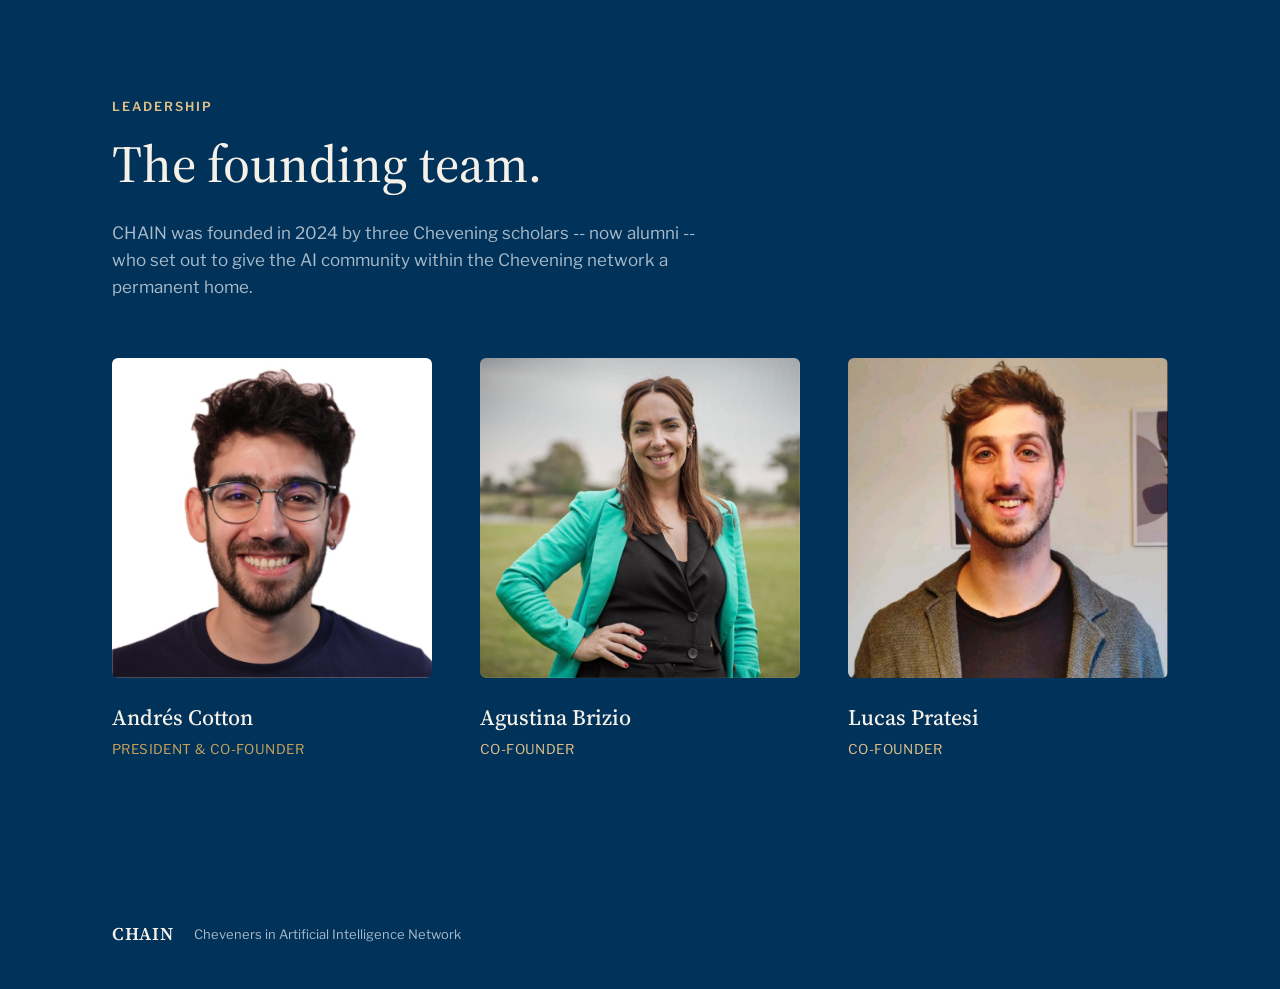
==== commit b3c8b8da: "Move logo marquee under the hero scroll cue, add Leadership nav anchor - Logos now scroll directly b" ====
--- a/about.html
+++ b/about.html
@@ -18,6 +18,7 @@
     <a href="index.html">Home</a>
     <a href="events.html">Guest Register</a>
     <a href="about.html" aria-current="page">About Us</a>
+    <a href="about.html#leadership">Leadership</a>
     <a href="contact.html">Contact</a>
   </nav>
   <button class="nav-toggle" id="navToggle" aria-label="Open menu" aria-expanded="false">
@@ -29,6 +30,7 @@
   <a href="index.html">Home</a>
   <a href="events.html">Guest Register</a>
   <a href="about.html">About Us</a>
+  <a href="about.html#leadership">Leadership</a>
   <a href="contact.html">Contact</a>
 </nav>
 
@@ -75,7 +77,7 @@
     </div>
   </section>
 
-  <section class="band band--ink">
+  <section class="band band--ink" id="leadership">
     <div class="wrap">
       <p class="eyebrow eyebrow--light">Leadership</p>
       <h2 class="section-title section-title--light">The founding team.</h2>
--- a/styles.css
+++ b/styles.css
@@ -161,7 +161,7 @@
   width: 100%;
   max-width: var(--wrap);
   margin: 0 auto;
-  padding: 160px 40px 120px;
+  padding: 160px 40px 110px;
 }
 
 .eyebrow{
@@ -213,24 +213,14 @@
 }
 .scroll-cue svg{ color: var(--gold); }
 
-/* ---------------- Guest logo marquee ---------------- */
-
-.marquee-band{
-  background: var(--ink);
-  color: var(--text-light);
-  padding: 52px 0 60px;
-  border-top: 1px solid var(--ink-line);
-}
-.marquee-label{
-  text-align: center;
-  font-size: 12.5px;
-  letter-spacing: 0.16em;
-  text-transform: uppercase;
-  color: var(--text-light-dim);
-  margin: 0 0 36px;
-  padding: 0 32px;
-}
-.marquee{ overflow: hidden; }
+/* ---------------- Guest logo marquee (below the hero scroll cue) ---------------- */
+
+.hero-marquee{ margin-top: 56px; }
+.marquee{
+  overflow: hidden;
+  -webkit-mask-image: linear-gradient(90deg, transparent, #000 8%, #000 92%, transparent);
+  mask-image: linear-gradient(90deg, transparent, #000 8%, #000 92%, transparent);
+}
 .marquee-track{ display: flex; width: max-content; }
 .marquee-group{
   display: flex;
@@ -502,6 +492,8 @@
 
 .team-card{ text-align: left; }
 
+#leadership{ scroll-margin-top: 72px; }
+
 .team-link{
   display: block;
   text-decoration: none;
